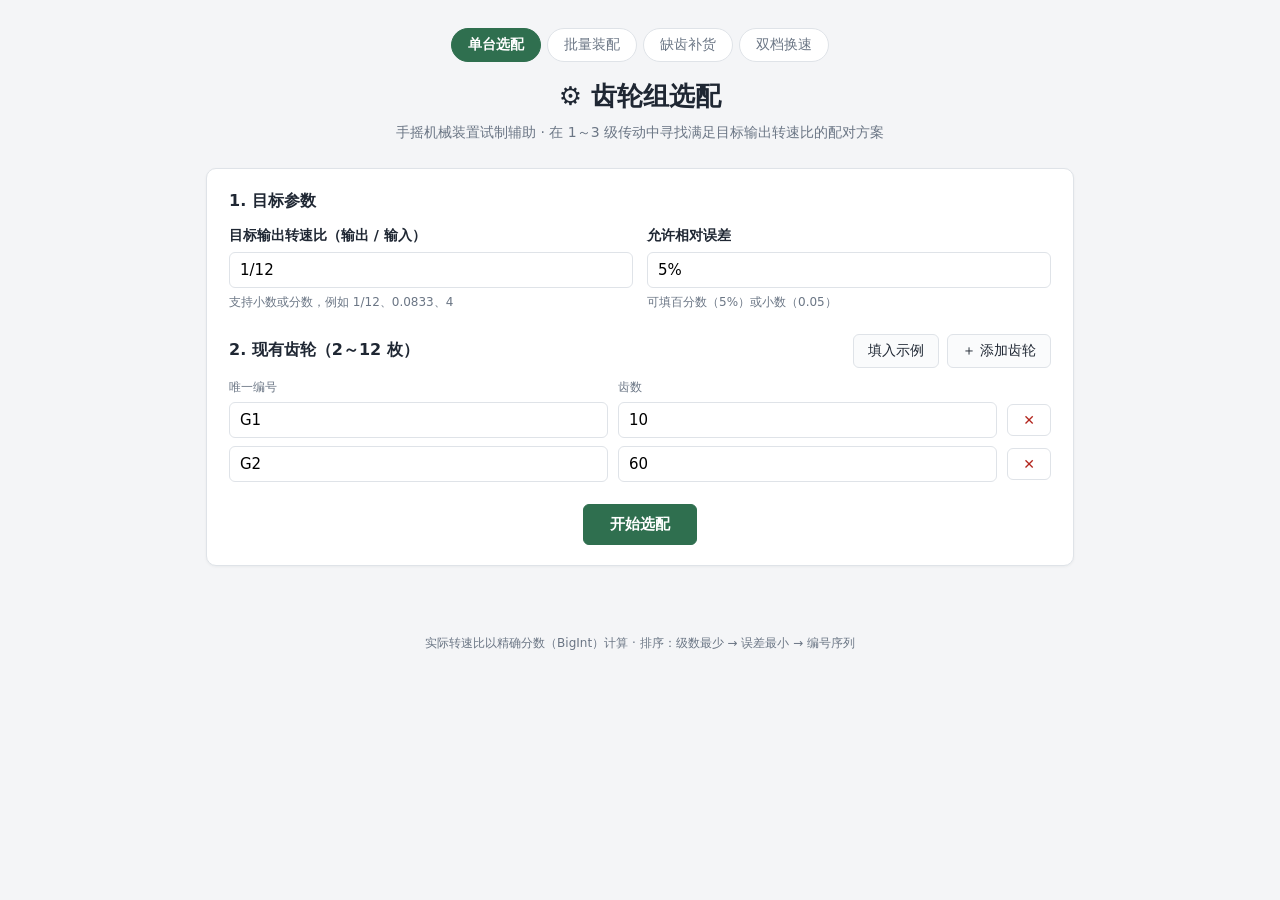
==== public/index.html @ 92c5dd72 "GSB f77d7bb8-9782-5bdc-b06e-07694922c4a4 initial: platform archive" ====
<!DOCTYPE html>
<html lang="zh-CN">
<head>
  <meta charset="UTF-8" />
  <meta name="viewport" content="width=device-width, initial-scale=1.0" />
  <title>齿轮组选配 · 手摇机械试制</title>
  <link rel="stylesheet" href="styles.css" />
</head>
<body>
  <header class="site-header">
    <nav class="top-nav">
      <a href="/" class="active">单台选配</a>
      <a href="/batch">批量装配</a>
      <a href="/procure">缺齿补货</a>
      <a href="/dual-speed">双档换速</a>
    </nav>
    <h1>⚙️ 齿轮组选配</h1>
    <p class="subtitle">手摇机械装置试制辅助 · 在 1～3 级传动中寻找满足目标输出转速比的配对方案</p>
  </header>

  <main>
    <form id="search-form" class="card">
      <section>
        <h2>1. 目标参数</h2>
        <div class="grid two">
          <label class="field">
            <span>目标输出转速比（输出 / 输入）</span>
            <input id="target" name="target" value="1/12" placeholder="如 0.0833 或 1/12" required />
            <small>支持小数或分数，例如 1/12、0.0833、4</small>
          </label>
          <label class="field">
            <span>允许相对误差</span>
            <input id="tolerance" name="tolerance" value="5%" placeholder="如 5% 或 0.05" required />
            <small>可填百分数（5%）或小数（0.05）</small>
          </label>
        </div>
      </section>

      <section>
        <div class="section-head">
          <h2>2. 现有齿轮（2～12 枚）</h2>
          <div class="btn-row">
            <button type="button" id="btn-example" class="btn ghost">填入示例</button>
            <button type="button" id="btn-add" class="btn ghost">＋ 添加齿轮</button>
          </div>
        </div>
        <div class="gear-grid-head">
          <span>唯一编号</span><span>齿数</span><span></span>
        </div>
        <div id="gear-rows"></div>
      </section>

      <div class="actions">
        <button type="submit" class="btn primary">开始选配</button>
      </div>

      <p id="form-error" class="alert error" hidden></p>
    </form>

    <section id="result-panel" class="card" hidden>
      <div class="section-head">
        <h2>3. 选配结果</h2>
        <span id="result-summary" class="summary"></span>
      </div>
      <p id="no-solution" class="alert warn" hidden></p>
      <p id="truncated-note" class="muted" hidden></p>
      <div id="result-list"></div>
    </section>
  </main>

  <footer class="site-footer">
    <span>实际转速比以精确分数（BigInt）计算 · 排序：级数最少 → 误差最小 → 编号序列</span>
  </footer>

  <script src="app.js"></script>
</body>
</html>
---- public/styles.css ----
:root {
  --bg: #f4f5f7;
  --card: #ffffff;
  --ink: #1f2733;
  --muted: #6b7685;
  --line: #dfe3e8;
  --brand: #2f6f4f;
  --brand-dark: #24573e;
  --accent: #e8f3ec;
  --danger: #b3261e;
  --danger-bg: #fdecea;
  --warn: #8a5a00;
  --warn-bg: #fff6e0;
  --radius: 10px;
}

* { box-sizing: border-box; }

body {
  margin: 0;
  font-family: "PingFang SC", "Microsoft YaHei", "Noto Sans CJK SC", system-ui, sans-serif;
  background: var(--bg);
  color: var(--ink);
  line-height: 1.55;
}

.site-header {
  padding: 28px 20px 12px;
  text-align: center;
}
.site-header h1 { margin: 0 0 6px; font-size: 26px; }
.subtitle { margin: 0; color: var(--muted); font-size: 14px; }

.top-nav {
  display: flex;
  justify-content: center;
  gap: 6px;
  margin-bottom: 14px;
}
.top-nav a {
  padding: 5px 16px;
  border-radius: 999px;
  border: 1px solid var(--line);
  background: #fff;
  color: var(--muted);
  text-decoration: none;
  font-size: 14px;
}
.top-nav a:hover { border-color: #b9c1cc; color: var(--ink); }
.top-nav a.active {
  background: var(--brand);
  border-color: var(--brand);
  color: #fff;
  font-weight: 600;
}

main {
  max-width: 900px;
  margin: 0 auto;
  padding: 12px 16px 40px;
}

.card {
  background: var(--card);
  border: 1px solid var(--line);
  border-radius: var(--radius);
  padding: 20px 22px;
  margin-bottom: 18px;
  box-shadow: 0 1px 3px rgba(20, 30, 40, 0.05);
}

h2 { font-size: 16px; margin: 0 0 12px; }

.grid.two {
  display: grid;
  grid-template-columns: 1fr 1fr;
  gap: 14px;
}
@media (max-width: 640px) {
  .grid.two { grid-template-columns: 1fr; }
}

.field { display: flex; flex-direction: column; gap: 5px; }
.field > span { font-size: 14px; font-weight: 600; }
.field small { color: var(--muted); font-size: 12px; }

input[type="text"], input[type="number"], input:not([type]) {
  width: 100%;
  padding: 8px 10px;
  border: 1px solid var(--line);
  border-radius: 6px;
  font-size: 15px;
  font-family: inherit;
}
input:focus { outline: 2px solid var(--brand); outline-offset: 0; border-color: var(--brand); }

section + section { margin-top: 22px; }

.section-head {
  display: flex;
  align-items: center;
  justify-content: space-between;
  gap: 12px;
  flex-wrap: wrap;
}
.section-head h2 { margin: 0; }

.btn-row { display: flex; gap: 8px; }

.btn {
  border-radius: 6px;
  padding: 7px 14px;
  font-size: 14px;
  cursor: pointer;
  border: 1px solid var(--line);
  background: #fff;
  color: var(--ink);
  font-family: inherit;
}
.btn:hover { border-color: #b9c1cc; }
.btn.ghost { background: #fafbfc; }
.btn.primary {
  background: var(--brand);
  border-color: var(--brand);
  color: #fff;
  font-weight: 600;
  padding: 10px 26px;
  font-size: 15px;
}
.btn.primary:hover { background: var(--brand-dark); }
.btn.danger-ghost { color: var(--danger); }

.gear-grid-head,
.gear-row {
  display: grid;
  grid-template-columns: 1fr 1fr 44px;
  gap: 10px;
  align-items: center;
}
.gear-grid-head {
  margin: 10px 0 6px;
  font-size: 12px;
  color: var(--muted);
}
.gear-row { margin-bottom: 8px; }

.actions { margin-top: 22px; text-align: center; }

.alert {
  margin-top: 14px;
  padding: 10px 14px;
  border-radius: 6px;
  font-size: 14px;
}
.alert.error { background: var(--danger-bg); color: var(--danger); border: 1px solid #f3c2bd; }
.alert.warn { background: var(--warn-bg); color: var(--warn); border: 1px solid #f0ddaa; }
.alert.ok { background: var(--accent); color: var(--brand-dark); border: 1px solid #a9d3bb; }

.muted { color: var(--muted); font-size: 12px; margin: 8px 0 0; }

.summary { font-size: 13px; color: var(--muted); }

.solution {
  border: 1px solid var(--line);
  border-radius: 8px;
  padding: 14px 16px;
  margin-top: 12px;
}
.solution.best { border-color: var(--brand); background: var(--accent); }

.solution-head {
  display: flex;
  justify-content: space-between;
  align-items: baseline;
  gap: 10px;
  flex-wrap: wrap;
  margin-bottom: 8px;
}
.solution-title { font-weight: 700; font-size: 15px; }
.badge {
  display: inline-block;
  font-size: 12px;
  font-weight: 600;
  padding: 1px 8px;
  border-radius: 999px;
  background: var(--brand);
  color: #fff;
  margin-right: 6px;
}
.solution-meta { font-size: 13px; color: var(--muted); }
.solution-meta strong { color: var(--ink); }

table.pairs { width: 100%; border-collapse: collapse; margin-top: 6px; font-size: 14px; }
table.pairs th, table.pairs td {
  border: 1px solid var(--line);
  padding: 6px 10px;
  text-align: center;
}
table.pairs th { background: #f0f2f5; font-weight: 600; }
.gear-id { font-family: ui-monospace, SFMono-Regular, Menlo, Consolas, monospace; }
.frac { font-family: ui-monospace, SFMono-Regular, Menlo, Consolas, monospace; white-space: nowrap; }

.site-footer {
  text-align: center;
  color: var(--muted);
  font-size: 12px;
  padding: 10px 0 30px;
}

/* ---------------- 批量装配 ---------------- */

.device-grid-head,
.device-row {
  display: grid;
  grid-template-columns: 1.2fr 1fr 1fr 44px;
  gap: 10px;
  align-items: center;
}
.device-grid-head {
  margin: 10px 0 6px;
  font-size: 12px;
  color: var(--muted);
}
.device-row { margin-bottom: 8px; }
@media (max-width: 640px) {
  .device-grid-head,
  .device-row { grid-template-columns: 1fr 1fr; }
}

.solution.miss { border-color: #e5c07b; background: var(--warn-bg); }

.badge.badge-ok { background: var(--brand); }
.badge.badge-miss {
  background: var(--warn);
}

.unused-panel { margin-top: 18px; }
.unused-panel h3 { font-size: 14px; margin: 0 0 8px; }
.chip-list { display: flex; flex-wrap: wrap; gap: 8px; }
.chip {
  display: inline-block;
  padding: 3px 12px;
  border-radius: 999px;
  border: 1px solid var(--line);
  background: #fafbfc;
  font-size: 13px;
  font-family: ui-monospace, SFMono-Regular, Menlo, Consolas, monospace;
}
.chip-buy {
  border-color: var(--brand);
  background: var(--accent);
  color: var(--brand-dark);
  font-weight: 600;
}

/* ---------------- 缺齿补货采购建议 ---------------- */

.buyable-grid-head,
.buyable-row {
  display: grid;
  grid-template-columns: 1fr 1fr 1.4fr 44px;
  gap: 10px;
  align-items: center;
}
.buyable-grid-head {
  margin: 10px 0 6px;
  font-size: 12px;
  color: var(--muted);
}
.buyable-row { margin-bottom: 8px; }
@media (max-width: 640px) {
  .buyable-grid-head,
  .buyable-row { grid-template-columns: 1fr 1fr; }
}

.block-title { font-size: 14px; margin: 16px 0 8px; }
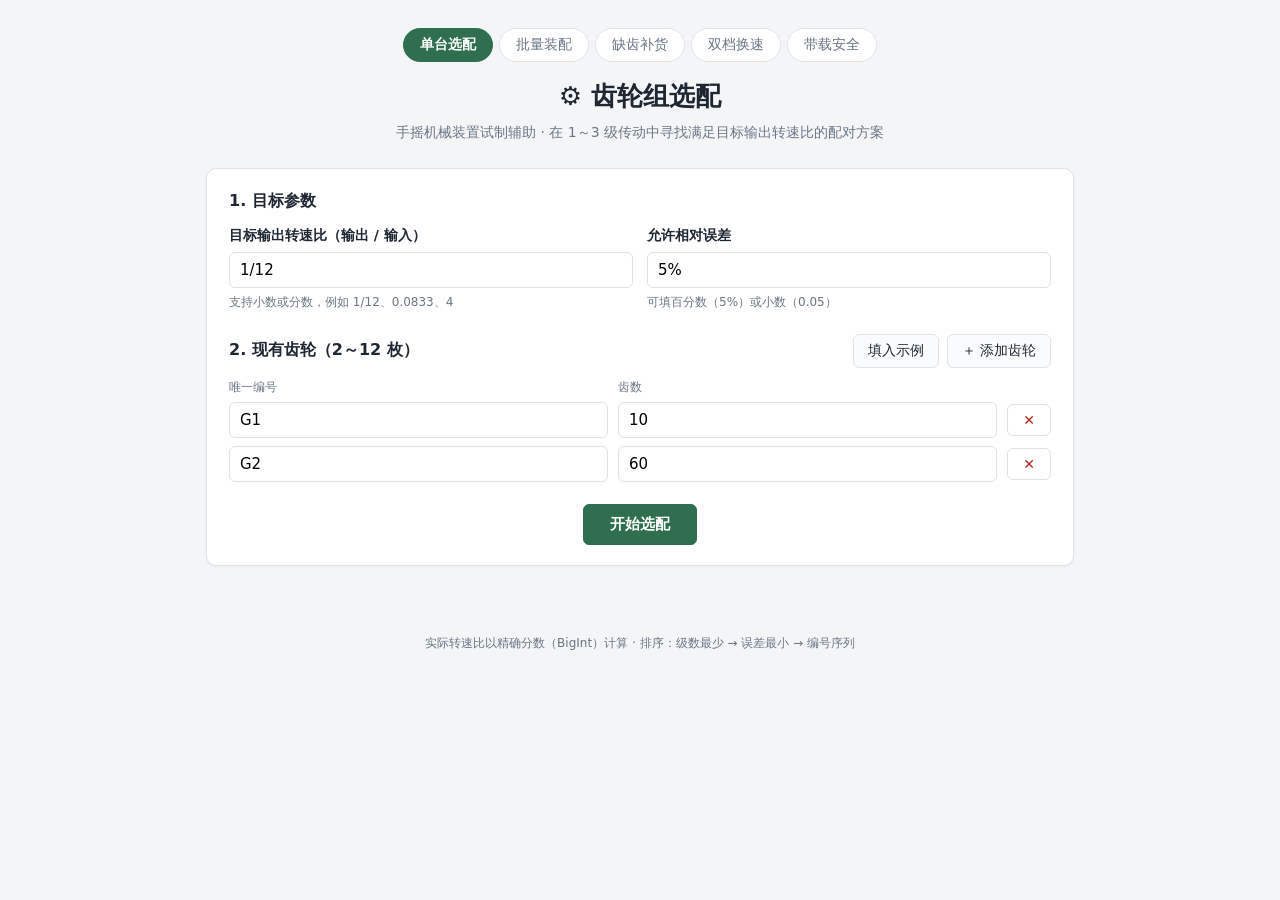
==== commit e96e3b89: "GSB f77d7bb8-9782-5bdc-b06e-07694922c4a4 A: platform archive" ====
--- a/public/index.html
+++ b/public/index.html
@@ -13,6 +13,7 @@
       <a href="/batch">批量装配</a>
       <a href="/procure">缺齿补货</a>
       <a href="/dual-speed">双档换速</a>
+      <a href="/torque">带载安全</a>
     </nav>
     <h1>⚙️ 齿轮组选配</h1>
     <p class="subtitle">手摇机械装置试制辅助 · 在 1～3 级传动中寻找满足目标输出转速比的配对方案</p>
--- a/public/styles.css
+++ b/public/styles.css
@@ -76,8 +76,14 @@
   grid-template-columns: 1fr 1fr;
   gap: 14px;
 }
+.grid.three {
+  display: grid;
+  grid-template-columns: 1fr 1fr 1fr;
+  gap: 14px;
+}
 @media (max-width: 640px) {
   .grid.two { grid-template-columns: 1fr; }
+  .grid.three { grid-template-columns: 1fr; }
 }
 
 .field { display: flex; flex-direction: column; gap: 5px; }
@@ -274,3 +280,25 @@
 }
 
 .block-title { font-size: 14px; margin: 16px 0 8px; }
+
+/* ---------------- 带载安全选配 ---------------- */
+
+.torque-grid-head,
+.torque-row {
+  display: grid;
+  grid-template-columns: 1fr 1fr 1fr 44px;
+  gap: 10px;
+  align-items: center;
+}
+.torque-grid-head {
+  margin: 10px 0 6px;
+  font-size: 12px;
+  color: var(--muted);
+}
+.torque-row { margin-bottom: 8px; }
+@media (max-width: 640px) {
+  .torque-grid-head,
+  .torque-row { grid-template-columns: 1fr 1fr; }
+}
+
+table.pairs td small { color: var(--muted); }
